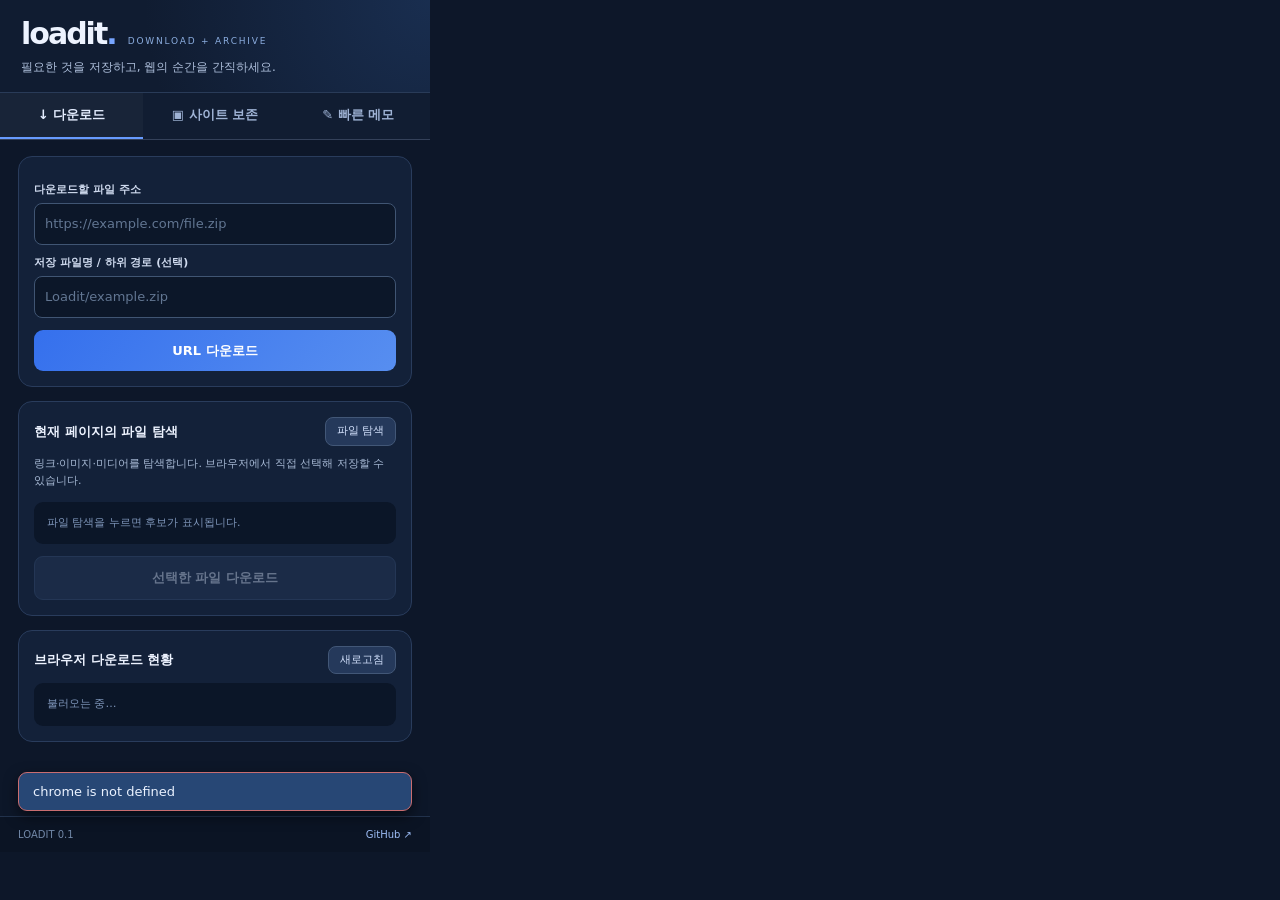
==== popup.html @ 60ee970f "feat(loadit): 브라우저 다운로드·빠른 저장 및 단일 HTML 다중 페이지 아카이버 구현" ====
<!doctype html>
<html lang="ko"><head><meta charset="utf-8"><meta name="viewport" content="width=device-width,initial-scale=1">
<title>Loadit</title><link rel="stylesheet" href="popup.css"></head>
<body>
<header><div><span class="logo">loadit<span class="dot">.</span></span><span class="tag">DOWNLOAD + ARCHIVE</span></div><div class="subtitle">필요한 것을 저장하고, 웹의 순간을 간직하세요.</div></header>
<nav class="tabs" aria-label="모드">
<button id="tab-download" class="tab active" data-tab="download" aria-selected="true">↓ 다운로드</button>
<button id="tab-archive" class="tab" data-tab="archive" aria-selected="false">▣ 사이트 보존</button>
<button id="tab-note" class="tab" data-tab="note" aria-selected="false">✎ 빠른 메모</button>
</nav>
<main>
<section id="panel-download" class="panel active">
<div class="group"><label for="url">다운로드할 파일 주소</label><input id="url" type="url" placeholder="https://example.com/file.zip" spellcheck="false">
<label for="filename">저장 파일명 / 하위 경로 (선택)</label><input id="filename" type="text" placeholder="Loadit/example.zip"><button id="download" class="primary full">URL 다운로드</button></div>
<div class="group"><div class="group-head"><strong>현재 페이지의 파일 탐색</strong><button id="scan" class="small">파일 탐색</button></div><div class="hint">링크·이미지·미디어를 탐색합니다. 브라우저에서 직접 선택해 저장할 수 있습니다.</div><div id="candidates" class="list"><p class="muted">파일 탐색을 누르면 후보가 표시됩니다.</p></div><button id="download-selected" class="secondary full" disabled>선택한 파일 다운로드</button></div>
<div class="group"><div class="group-head"><strong>브라우저 다운로드 현황</strong><button id="refresh" class="small">새로고침</button></div><div id="downloads" class="list"><p class="muted">불러오는 중…</p></div></div>
</section>
<section id="panel-archive" class="panel">
<div class="group"><strong class="section-title">여러 페이지를, 단 하나의 HTML로.</strong><p class="hint">시작 URL의 같은 출처 링크를 탐색해 페이지별 DOM과 가능한 정적 리소스를 보존합니다. 결과물의 사이드바와 링크는 JavaScript로 페이지를 바꿉니다.</p>
<label for="archive-url">시작 웹사이트 URL</label><input id="archive-url" type="url" placeholder="https://example.com/" spellcheck="false">
<div class="two"><div><label for="max-pages">최대 페이지 수</label><select id="max-pages"><option>1</option><option>3</option><option selected>5</option><option>8</option><option>12</option></select></div><div><label for="depth">링크 탐색 깊이</label><select id="depth"><option value="0">현재 페이지</option><option value="1" selected>1단계</option><option value="2">2단계</option><option value="3">3단계</option></select></div></div>
<button id="archive" class="primary full">단일 HTML 만들기</button>
<div class="hint safety">HTML 결과에는 탐색한 페이지의 렌더링된 화면이 담깁니다. 서버 데이터베이스·로그인 상태·원본 JS의 실시간 동작을 완전히 복제하지 않습니다. 입력 비밀번호와 인증 토큰은 의도적으로 보존하지 않습니다.</div>
<div id="archive-status" class="status" role="status">작업을 시작할 수 있습니다.</div></div>
</section>
<section id="panel-note" class="panel">
<div class="group"><strong class="section-title">텍스트를 어디서든 빠르게 저장</strong><p class="hint">텍스트를 로컬 파일로 저장하거나 GitHub 저장소에 직접 기록합니다. 우클릭으로 선택한 텍스트도 자동으로 로컬에 저장할 수 있습니다.</p>
<label for="note-body">메모 / 선택 텍스트</label><textarea id="note-body" rows="6" placeholder="생각나는 내용을 바로 기록하세요."></textarea>
<label for="note-name">로컬 파일명</label><input id="note-name" value="Loadit/quick-note.txt"><button id="save-local" class="secondary full">메모 파일 다운로드</button></div>
<div class="group"><div class="group-head"><strong>GitHub 빠른 저장</strong><span class="micro">선택 기능</span></div>
<label for="gh-repo">저장소</label><input id="gh-repo" placeholder="owner/repository" spellcheck="false">
<label for="gh-path">새 파일 경로</label><input id="gh-path" placeholder="notes/2026-11-21-note.md" spellcheck="false">
<label for="gh-token">GitHub Personal Access Token (Contents: write)</label><input id="gh-token" type="password" placeholder="저장하지 않는 일회성 토큰" autocomplete="off" spellcheck="false">
<button id="save-github" class="primary full">GitHub에 새 파일 생성</button>
<p class="hint">토큰은 설정·저장소에 저장하지 않고, 요청에만 사용합니다. 기존 파일은 덮어쓰지 않습니다.</p></div>
</section>
</main>
<div id="toast" role="status" aria-live="polite"></div>
<footer><span>LOADIT 0.1</span><a href="https://github.com/hslcrb/loadit" target="_blank" rel="noopener noreferrer">GitHub ↗</a></footer>
<script src="popup.js"></script></body></html>
---- popup.css ----
*{box-sizing:border-box}body{margin:0;width:430px;max-height:620px;overflow:auto;background:#0d1729;color:#edf3ff;font:13px/1.5 system-ui,-apple-system,"Segoe UI","Noto Sans KR",sans-serif}header{padding:19px 21px 16px;background:radial-gradient(circle at top right,#2b518c55,transparent 65%),#101c31;border-bottom:1px solid #293b58}header>div:first-child{display:flex;align-items:baseline;gap:12px}.logo{font-size:30px;letter-spacing:-2px;font-weight:850;line-height:1}.dot{color:#77a5ff}.tag{color:#8baddf;font-size:9px;letter-spacing:1.8px}.subtitle{margin-top:9px;color:#aebfdb;font-size:12px}.tabs{display:flex;background:#111d32;border-bottom:1px solid #34415a;position:sticky;top:0;z-index:2}.tab{flex:1;color:#9fb3d5;background:none;border:0;border-bottom:2px solid transparent;padding:12px 4px;cursor:pointer;font-weight:600}.tab.active{color:#e4edff;border-bottom-color:#679bff;background:#ffffff08}.panel{display:none;padding:16px 18px}.panel.active{display:block}.group{border:1px solid #293c5c;background:#132139;border-radius:14px;padding:15px;margin-bottom:14px}.section-title{display:block;font-size:15px;margin-bottom:7px}.group-head{display:flex;justify-content:space-between;align-items:center;margin-bottom:9px}strong{font-size:13px}.hint{font-size:11px;line-height:1.55;color:#a7b9d4;margin:7px 0 13px}.safety{padding:10px;background:#172a44;border-radius:8px}label{display:block;color:#cfdaee;font-size:11px;font-weight:640;margin:10px 0 5px}input,textarea,select{display:block;width:100%;border:1px solid #405573;border-radius:8px;background:#0c1729;color:#f1f5ff;padding:10px;font:inherit;outline:none}input:focus,textarea:focus,select:focus{border-color:#83aeff;box-shadow:0 0 0 2px #729cfb30}input::placeholder,textarea::placeholder{color:#627692}textarea{resize:vertical}button{font:inherit;cursor:pointer}button:disabled{cursor:not-allowed;opacity:.42}.primary,.secondary{border:0;border-radius:9px;font-weight:750;padding:11px 13px;margin-top:12px}.primary{color:white;background:linear-gradient(130deg,#3570ed,#578ef0)}.primary:hover:not(:disabled){filter:brightness(1.08)}.secondary{color:#dae7ff;background:#263a5c;border:1px solid #3c557c}.secondary:hover:not(:disabled){background:#314b75}.full{width:100%}.small{background:#25395b;border:1px solid #425777;color:#d6e4ff;border-radius:8px;padding:5px 11px;font-size:11px}.two{display:grid;grid-template-columns:1fr 1fr;gap:12px}.list{max-height:185px;overflow:auto;border-radius:9px;background:#0b1628;padding:7px}.muted{color:#7f96ba;font-size:11px;padding:6px;margin:0}.candidate,.history{padding:9px 7px;border-bottom:1px solid #1d314d;display:flex;gap:8px;align-items:center}.candidate:last-child,.history:last-child{border-bottom:0}.candidate input{width:15px;flex:0 0 15px;margin:0;accent-color:#7aa9ff}.candidate div,.history .item{flex:1;min-width:0}.name{font-size:11px;overflow:hidden;text-overflow:ellipsis;white-space:nowrap}.sub{font-size:10px;color:#8ea6c8;overflow:hidden;text-overflow:ellipsis;white-space:nowrap}.actions{display:flex;gap:3px}.actions button{border:0;color:#d5e5ff;background:#203554;border-radius:5px;padding:4px;font-size:10px}.status{border-radius:9px;background:#0d192b;border:1px solid #2b4267;padding:11px;color:#b8cee9;font-size:11px;min-height:38px;overflow-wrap:anywhere}.micro{font-size:10px;color:#92b2e8}#toast{position:sticky;bottom:26px;padding:0 18px;z-index:4;pointer-events:none}#toast:not(:empty){padding:9px 14px;margin:0 18px 5px;background:#274775;color:#eaf2ff;border:1px solid #5483c8;border-radius:9px;box-shadow:0 5px 14px #0008;pointer-events:auto;overflow-wrap:anywhere}footer{position:sticky;bottom:0;padding:10px 18px;display:flex;justify-content:space-between;background:#0b1424;border-top:1px solid #22324c;color:#7288a8;font-size:10px}footer a{color:#9dbdf6;text-decoration:none}
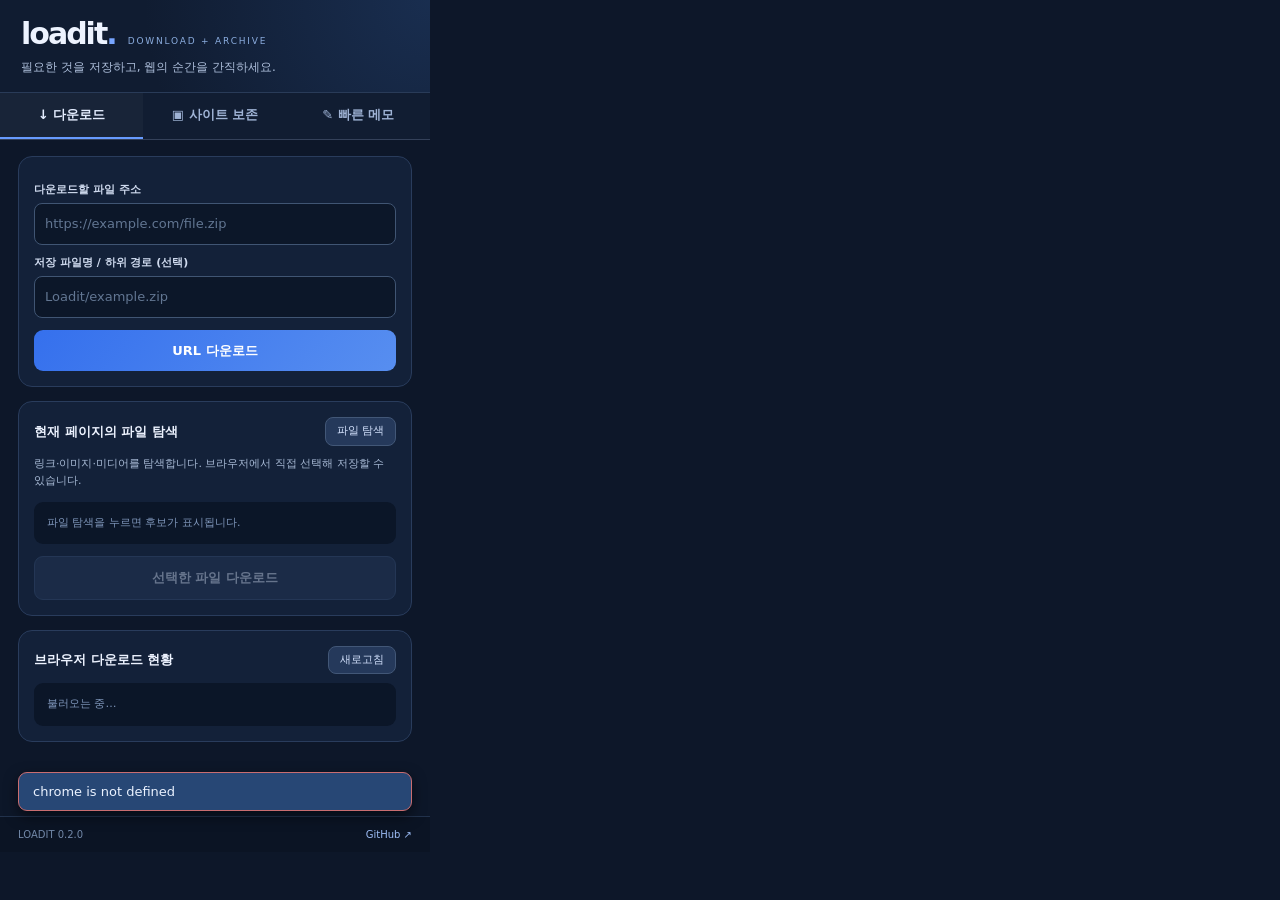
==== commit b532bc16: "docs(loadit): README 전면 개편 및 상세 개발기·설계·검증 기록 작성" ====
--- a/popup.html
+++ b/popup.html
@@ -31,10 +31,11 @@
 <label for="gh-repo">저장소</label><input id="gh-repo" placeholder="owner/repository" spellcheck="false">
 <label for="gh-path">새 파일 경로</label><input id="gh-path" placeholder="notes/2026-11-21-note.md" spellcheck="false">
 <label for="gh-token">GitHub Personal Access Token (Contents: write)</label><input id="gh-token" type="password" placeholder="저장하지 않는 일회성 토큰" autocomplete="off" spellcheck="false">
+<div class="group-head" style="margin-top:11px"><button id="browse-repos" class="small" type="button">저장소 조회</button><button id="browse-folder" class="small" type="button">폴더 탐색</button></div><div id="github-browser" class="list" aria-live="polite"><p class="muted">저장소 조회 또는 폴더 탐색을 누르세요.</p></div>
 <button id="save-github" class="primary full">GitHub에 새 파일 생성</button>
 <p class="hint">토큰은 설정·저장소에 저장하지 않고, 요청에만 사용합니다. 기존 파일은 덮어쓰지 않습니다.</p></div>
 </section>
 </main>
 <div id="toast" role="status" aria-live="polite"></div>
-<footer><span>LOADIT 0.1</span><a href="https://github.com/hslcrb/loadit" target="_blank" rel="noopener noreferrer">GitHub ↗</a></footer>
+<footer><span>LOADIT 0.2.0</span><a href="https://github.com/hslcrb/loadit" target="_blank" rel="noopener noreferrer">GitHub ↗</a></footer>
 <script src="popup.js"></script></body></html>
